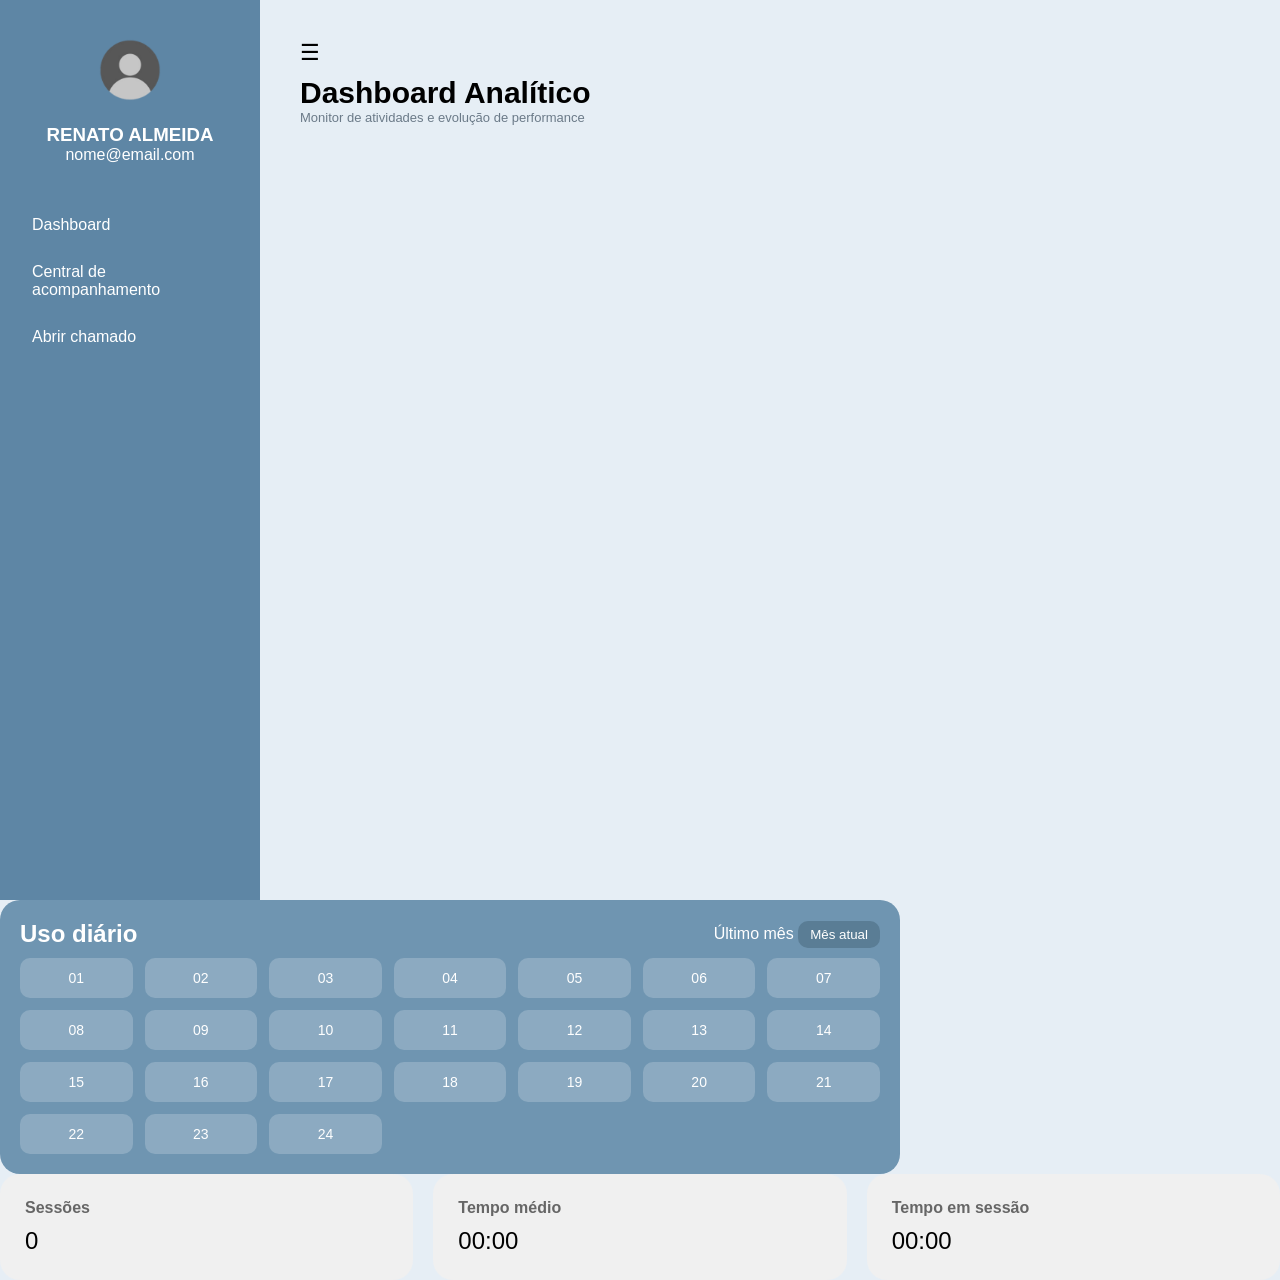
==== dashboard/index.html @ c8d1a03d "teste inicial para dashboard controldesk" ====
<!DOCTYPE html>
<html lang="pt-br">

<head>
    <meta charset="UTF-8">
    <meta name="viewport" content="width=device-width, initial-scale=1.0">
    <title>Dashboard Control Desk</title>

    <link rel="stylesheet" href="css/style.css">

</head>

<body>
    <!-- Estrutura -->
    <div class="container">
        <!-- Sidebar -->
        <!-- Menu lateral -->
        <aside class="sidebar" id="sidebar">
            <div class="perfil">
                <img src="img/user.png">

                <h3>RENATO ALMEIDA</h3>

                <p>nome@email.com</p>
            </div>


            <nav class="menu">

                <a href="#">Dashboard</a>
                <a href="#">Central de acompanhamento</a>
                <a href="#">Abrir chamado</a>

            </nav>

        </aside>

        <!-- Conteúdo principal -->
        <main class="conteudo">
            <!-- Título Dashboard -->
            <header class="topo">
                <button id="menu-btn">☰</button>
                <h1>Dashboard Analítico</h1>
                <p class="subtitulo">Monitor de atividades e evolução de performance</p>
            </header>
    </div>

    <!-- Gráfico - grid igual ao figma -->
    <section class="grafico">
        <div class="graficoint">
            <div class="grafico-topo">

                <h2>Uso diário</h2>

                <div class="filtro">
                    <span>Último mês</span>
                    <button>Mês atual</button>
                </div>

            </div>

            <div class="calendario">

                <div>01</div>
                <div>02</div>
                <div>03</div>
                <div>04</div>
                <div>05</div>
                <div>06</div>
                <div>07</div>

                <div>08</div>
                <div>09</div>
                <div>10</div>
                <div>11</div>
                <div>12</div>
                <div>13</div>
                <div>14</div>

                <div>15</div>
                <div>16</div>
                <div>17</div>
                <div>18</div>
                <div>19</div>
                <div>20</div>
                <div>21</div>

                <div>22</div>
                <div>23</div>
                <div>24</div>

            </div>
        </div>
    </section>

    <!-- Cards - Caixas de tempo médio, tempo de sessão e sessões -->
    <section class="cards">

        <div class="card">

            <h3>Sessões</h3>
            <p>0</p>

        </div>

        <div class="card">

            <h3>Tempo médio</h3>

            <p id="tempoMedio">00:00</p>

        </div>

        <div class="card">

            <h3>Tempo em sessão</h3>

            <p id="tempoSessao">00:00</p>

        </div>

    </section>

    </main>

    </div>

    <script src="js/script.js"></script>

</body>

</html>
---- dashboard/css/style.css ----
/* Zerando estilos do naveador */
* {
    margin: 0;
    padding: 0;
    /* tamanho da caixa */
    box-sizing: border-box;
    font-family: Arial;
}

body {
    background: #e6eef5;
}

/* Menu e conteúdo lado a lado */
.container {
    display: flex;
    height: 100vh;
}

/* Menu lateral */
.sidebar {
    width: 260px;
    background: #5e86a5;
    color: white;
    padding: 30px 20px;
}

.sidebar.close{
    width:70px;
}

/* Perfis do usuário */
.perfil {
    text-align: center;
    margin-bottom: 40px;
}

.perfil img {
    width: 80px;
    border-radius: 50%;
    margin-bottom: 10px;
}

/* Topo da tela */
.topo {
    margin-bottom: 20px;
}

.topo h1 {
    font-size: 30px;
}

.subtitulo {
    color: #6b7a88;
    font-size: 13px;
}

#menu-btn{
    font-size:22px;
    border:none;
    background:none;
    cursor:pointer;
    margin-bottom:10px;
}

/* Menu */
.menu a {
    display: block;
    padding: 12px;
    color: white;
    text-decoration: none;
    margin: 5px 0;
}

.menu a:hover {
    background: #3e6788;
}

/* Conteúdo do Dashboard - organiza título dashboard analítico*/
.conteudo {
    flex: 1;
    padding: 40px;
    max-width:1200px;
}

/* Gráfico */
/* fundo do gráfico */
.grafico {
    background: #6f95b1;
    padding: 20px;
    border-radius: 20px;
    color: white;
    margin-bottom: 30px auto;
    max-width: 900px; 
}

.grafico-topo{
    display:flex;
    justify-content:space-between;
    align-items:center;
    margin-bottom:10px;
}

/* botão mês atual */
.filtro button{
    background:#5a7d95;
    border:none;
    padding:6px 12px;
    border-radius:10px;
    color:white;
    cursor:pointer;
}

/* gráfico - Calendário */
.calendario {
    display: grid;
    /* Quantas colunas o calendário terá: */
    grid-template-columns: repeat(7, 1fr);
    /* 7, 1fr significa que: são sete colunas todas do mesmo tamanho */
    /* Espaço entre os números (quadrados): */
    gap: 12px;
    margin-top: 10px;
    align-items: center;
}

.calendario div {
    background: rgba(255, 255, 255, 0.2);
    padding: 12px;
    text-align: center;
    border-radius: 10px;
    font-size:14px;
}

/* Cards/Caixas */
.cards {
    display: flex;
    gap: 20px;
    /* margin-top: 25px; */
}

.card {
    flex: 1;
    background: #f0f0f0;
    padding: 25px;
    border-radius: 20px;
}

.card h3{
    color:#666;
    font-size:16px;
}

.card p {
    font-size: 24px;
    margin-top: 10px;
}
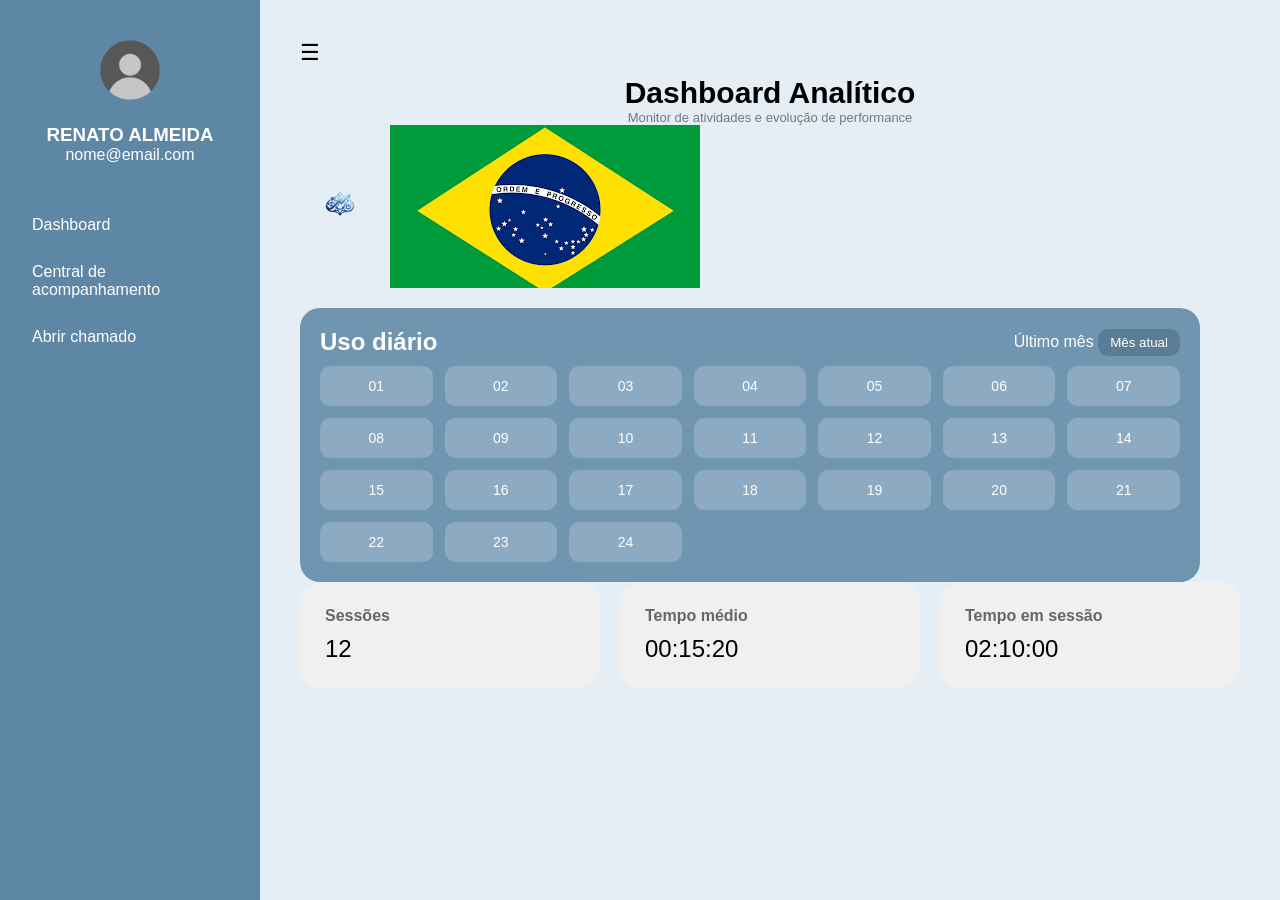
==== commit 331af85f: "alterações - almoço" ====
--- a/dashboard/index.html
+++ b/dashboard/index.html
@@ -13,7 +13,7 @@
 <body>
     <!-- Estrutura -->
     <div class="container">
-        <!-- Sidebar -->
+        <!-- Sidebar - barra do lado -->
         <!-- Menu lateral -->
         <aside class="sidebar" id="sidebar">
             <div class="perfil">
@@ -38,90 +38,100 @@
         <!-- Conteúdo principal -->
         <main class="conteudo">
             <!-- Título Dashboard -->
-            <header class="topo">
-                <button id="menu-btn">☰</button>
-                <h1>Dashboard Analítico</h1>
-                <p class="subtitulo">Monitor de atividades e evolução de performance</p>
-            </header>
-    </div>
+            <div class="main">
+                <header class="topo">
+                    <div class="left">
+                        <button id="menu-btn">☰</button>
+                    </div>
 
-    <!-- Gráfico - grid igual ao figma -->
-    <section class="grafico">
-        <div class="graficoint">
-            <div class="grafico-topo">
+                    <div class="center">
+                    <h1>Dashboard Analítico</h1>
+                    <p class="subtitulo">Monitor de atividades e evolução de performance</p>
+                    </div>
 
-                <h2>Uso diário</h2>
+                    <div class="right">
+                        <img src="img/logo.png" class="logo">
+                        <img src="img/brasil.png" class="flag">
+                    </div>
+                </header>
+            </div>
 
-                <div class="filtro">
-                    <span>Último mês</span>
-                    <button>Mês atual</button>
+            <!-- Gráfico - grid igual ao figma -->
+            <section class="grafico">
+
+                <div class="grafico-topo">
+
+                    <h2>Uso diário</h2>
+
+                    <div class="filtro">
+                        <span>Último mês</span>
+                        <button>Mês atual</button>
+                    </div>
+
                 </div>
 
-            </div>
+                <div class="calendario" id="calendario">
 
-            <div class="calendario">
+                    <div>01</div>
+                    <div>02</div>
+                    <div>03</div>
+                    <div>04</div>
+                    <div>05</div>
+                    <div>06</div>
+                    <div>07</div>
 
-                <div>01</div>
-                <div>02</div>
-                <div>03</div>
-                <div>04</div>
-                <div>05</div>
-                <div>06</div>
-                <div>07</div>
+                    <div>08</div>
+                    <div>09</div>
+                    <div>10</div>
+                    <div>11</div>
+                    <div>12</div>
+                    <div>13</div>
+                    <div>14</div>
 
-                <div>08</div>
-                <div>09</div>
-                <div>10</div>
-                <div>11</div>
-                <div>12</div>
-                <div>13</div>
-                <div>14</div>
+                    <div>15</div>
+                    <div>16</div>
+                    <div>17</div>
+                    <div>18</div>
+                    <div>19</div>
+                    <div>20</div>
+                    <div>21</div>
 
-                <div>15</div>
-                <div>16</div>
-                <div>17</div>
-                <div>18</div>
-                <div>19</div>
-                <div>20</div>
-                <div>21</div>
+                    <div>22</div>
+                    <div>23</div>
+                    <div>24</div>
 
-                <div>22</div>
-                <div>23</div>
-                <div>24</div>
+                </div>
+            </section>
 
-            </div>
-        </div>
-    </section>
+            <!-- Cards - Caixas de tempo médio, tempo de sessão e sessões -->
+            <section class="cards">
 
-    <!-- Cards - Caixas de tempo médio, tempo de sessão e sessões -->
-    <section class="cards">
+                <div class="card">
 
-        <div class="card">
+                    <h3>Sessões</h3>
+                    <p id="sessao">0</p>
 
-            <h3>Sessões</h3>
-            <p>0</p>
+                </div>
 
-        </div>
+                <div class="card">
 
-        <div class="card">
+                    <h3>Tempo médio</h3>
 
-            <h3>Tempo médio</h3>
+                    <p id="tempoMedio">00:00</p>
 
-            <p id="tempoMedio">00:00</p>
+                </div>
 
-        </div>
+                <div class="card">
 
-        <div class="card">
+                    <h3>Tempo em sessão</h3>
 
-            <h3>Tempo em sessão</h3>
+                    <p id="tempoSessao">00:00</p>
 
-            <p id="tempoSessao">00:00</p>
+                </div>
 
-        </div>
+            </section>
 
-    </section>
-
-    </main>
+        </main>
 
     </div>
 
--- a/dashboard/css/style.css
+++ b/dashboard/css/style.css
@@ -39,20 +39,6 @@
     width: 80px;
     border-radius: 50%;
     margin-bottom: 10px;
-}
-
-/* Topo da tela */
-.topo {
-    margin-bottom: 20px;
-}
-
-.topo h1 {
-    font-size: 30px;
-}
-
-.subtitulo {
-    color: #6b7a88;
-    font-size: 13px;
 }
 
 #menu-btn{
@@ -101,6 +87,40 @@
     margin-bottom:10px;
 }
 
+/* Topo da tela */
+.topo {
+    margin-bottom: 20px;
+}
+
+.topo h1 {
+    font-size: 30px;
+}
+
+.subtitulo {
+    color: #6b7a88;
+    font-size: 13px;
+}
+
+/* Bandeira e logo no topo da tela - topo direito*/
+.center {
+    text-align: center;
+}
+
+.left, .right {
+    display: flex;
+    align-items: center;
+    gap: 10px;
+}
+
+.logo{
+width:80px;
+}
+
+.brasil{
+width:30px;
+border-radius:3px;
+}
+
 /* botão mês atual */
 .filtro button{
     background:#5a7d95;
@@ -112,6 +132,7 @@
 }
 
 /* gráfico - Calendário */
+/* Organização em linhas e colunas */
 .calendario {
     display: grid;
     /* Quantas colunas o calendário terá: */
